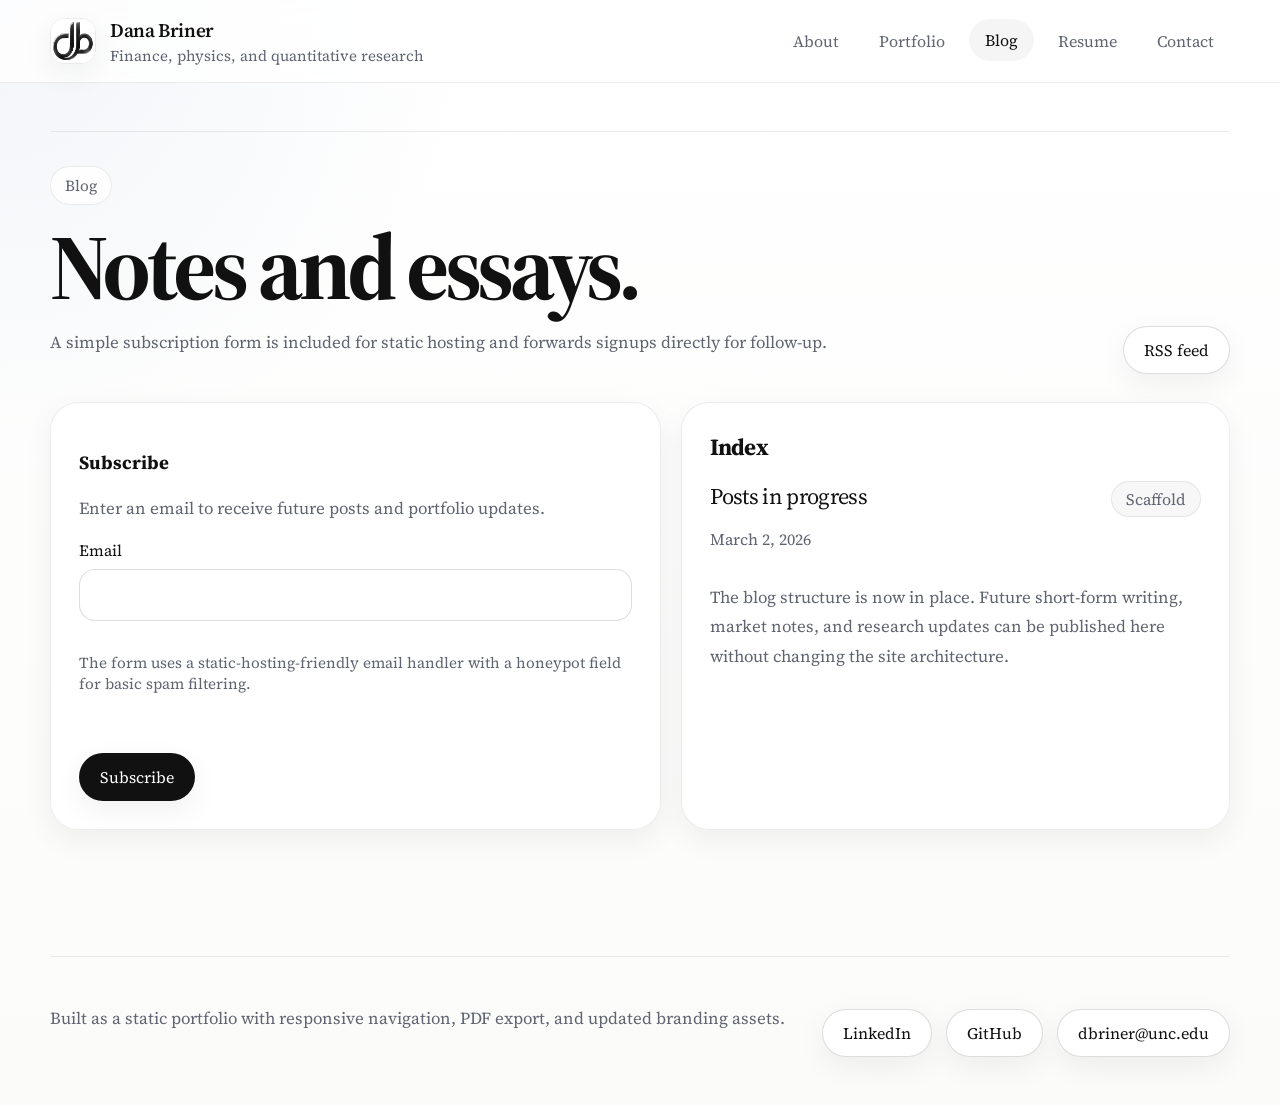
==== blog/index.html @ fc9fbeec "updated style" ====
<!DOCTYPE html>
<html lang="en">
    <head>
        <meta charset="utf-8" />
        <meta name="viewport" content="width=device-width, initial-scale=1" />
        <meta
            name="description"
            content="Blog index and subscription form for Dana Briner."
        />
        <meta name="theme-color" content="#ffffff" />
        <title>Dana Briner | Blog</title>
        <link rel="icon" type="image/png" href="/assets/img/weblogo-20260302.png?v=20260302" />
        <link rel="apple-touch-icon" href="/assets/img/apple-touch-icon-20260302.png?v=20260302" />
        <link rel="manifest" href="/site.webmanifest?v=20260302" />
        <link rel="preconnect" href="https://fonts.googleapis.com" />
        <link rel="preconnect" href="https://fonts.gstatic.com" crossorigin />
        <link
            href="https://fonts.googleapis.com/css2?family=Source+Serif+4:opsz,wght@8..60,400;8..60,500;8..60,600;8..60,700&display=swap"
            rel="stylesheet"
        />
        <link href="/css/styles.css?v=20260302" rel="stylesheet" />
    </head>
    <body data-page="blog">
        <div class="site-shell">
            <header id="site-header"></header>
            <main id="page-root"></main>
            <footer id="site-footer"></footer>
        </div>
        <script src="/js/data.js?v=20260302"></script>
        <script src="/js/scripts.js?v=20260302"></script>
    </body>
</html>
---- css/styles.css ----
:root {
    --bg: #ffffff;
    --surface: rgba(255, 255, 255, 0.82);
    --surface-strong: #ffffff;
    --ink: #111111;
    --muted: #5f6470;
    --line: rgba(17, 17, 17, 0.08);
    --line-strong: rgba(17, 17, 17, 0.14);
    --accent: #1f4f8f;
    --accent-soft: rgba(31, 79, 143, 0.08);
    --shadow: 0 18px 50px rgba(17, 17, 17, 0.08);
    --shadow-soft: 0 10px 30px rgba(17, 17, 17, 0.06);
    --radius-xl: 28px;
    --radius-lg: 20px;
    --radius-md: 14px;
    --radius-sm: 10px;
    --container: 1180px;
    --nav-height: 82px;
    --transition: 180ms ease;
}

*,
*::before,
*::after {
    box-sizing: border-box;
}

html {
    scroll-behavior: smooth;
}

body {
    margin: 0;
    min-height: 100vh;
    font-family: "Source Serif 4", Georgia, serif;
    color: var(--ink);
    background:
        radial-gradient(circle at top left, rgba(31, 79, 143, 0.06), transparent 28%),
        linear-gradient(180deg, #ffffff 0%, #fbfbfa 100%);
    -webkit-font-smoothing: antialiased;
    text-rendering: optimizeLegibility;
}

img {
    display: block;
    max-width: 100%;
}

a {
    color: inherit;
    text-decoration: none;
}

button,
input,
textarea {
    font: inherit;
}

.site-shell {
    min-height: 100vh;
}

.site-header {
    position: sticky;
    top: 0;
    z-index: 1000;
    backdrop-filter: blur(18px);
    background: rgba(255, 255, 255, 0.78);
    border-bottom: 1px solid var(--line);
}

.site-nav {
    width: min(calc(100% - 40px), var(--container));
    height: var(--nav-height);
    margin: 0 auto;
    display: flex;
    align-items: center;
    justify-content: space-between;
    gap: 24px;
}

.brand {
    display: inline-flex;
    align-items: center;
    gap: 14px;
    min-width: 0;
}

.brand-mark {
    width: 46px;
    height: 46px;
    border-radius: 14px;
    border: 1px solid var(--line);
    box-shadow: var(--shadow-soft);
}

.brand-copy {
    display: flex;
    flex-direction: column;
    gap: 2px;
}

.brand-name {
    font-size: 1.2rem;
    font-weight: 600;
    letter-spacing: -0.02em;
}

.brand-tag {
    color: var(--muted);
    font-size: 0.94rem;
}

.nav-links {
    display: flex;
    align-items: center;
    gap: 8px;
}

.nav-link {
    padding: 10px 16px;
    border-radius: 999px;
    color: var(--muted);
    transition:
        color var(--transition),
        background var(--transition),
        transform var(--transition);
}

.nav-link:hover,
.nav-link:focus-visible,
.nav-link.is-active {
    color: var(--ink);
    background: rgba(17, 17, 17, 0.04);
    transform: translateY(-1px);
}

.nav-toggle {
    display: none;
    width: 48px;
    height: 48px;
    border: 1px solid var(--line);
    border-radius: 14px;
    background: var(--surface-strong);
    box-shadow: var(--shadow-soft);
    cursor: pointer;
}

.nav-toggle-line {
    display: block;
    width: 18px;
    height: 1.5px;
    margin: 4px auto;
    background: var(--ink);
    transition: transform var(--transition), opacity var(--transition);
}

.mobile-sheet {
    display: none;
}

.page {
    width: min(calc(100% - 40px), var(--container));
    margin: 0 auto;
    padding: 48px 0 80px;
}

.hero {
    display: grid;
    grid-template-columns: minmax(280px, 380px) minmax(0, 1fr);
    gap: 48px;
    align-items: center;
    padding: 36px 0 54px;
}

.hero-media {
    position: relative;
}

.hero-media::before {
    content: "";
    position: absolute;
    inset: 10% -10% -10% 10%;
    background: linear-gradient(135deg, rgba(31, 79, 143, 0.12), rgba(17, 17, 17, 0.02));
    border-radius: 36px;
    filter: blur(4px);
}

.hero-image {
    position: relative;
    aspect-ratio: 4 / 5;
    width: 100%;
    object-fit: cover;
    border-radius: 34px;
    border: 1px solid var(--line);
    box-shadow: var(--shadow);
}

.eyebrow {
    display: inline-flex;
    align-items: center;
    gap: 8px;
    margin-bottom: 18px;
    padding: 8px 14px;
    border: 1px solid var(--line);
    border-radius: 999px;
    background: var(--surface);
    color: var(--muted);
    font-size: 0.96rem;
}

.page-title,
.hero-title {
    margin: 0;
    font-size: clamp(3rem, 8vw, 5.8rem);
    line-height: 0.95;
    letter-spacing: -0.05em;
}

.page-intro,
.hero-copy,
.section-copy,
.card-copy,
.timeline-copy,
.meta-copy,
.footer-copy,
.field-note {
    color: var(--muted);
    line-height: 1.75;
    font-size: 1.05rem;
}

.hero-actions,
.inline-actions,
.social-row,
.button-row {
    display: flex;
    flex-wrap: wrap;
    gap: 14px;
    margin-top: 28px;
}

.button,
.ghost-button,
.tab-button {
    display: inline-flex;
    align-items: center;
    justify-content: center;
    gap: 10px;
    min-height: 48px;
    padding: 0 20px;
    border-radius: 999px;
    border: 1px solid transparent;
    transition:
        transform var(--transition),
        box-shadow var(--transition),
        background var(--transition),
        color var(--transition),
        border-color var(--transition);
    cursor: pointer;
}

.button {
    color: #ffffff;
    background: var(--ink);
    box-shadow: var(--shadow-soft);
}

.button:hover,
.ghost-button:hover,
.tab-button:hover {
    transform: translateY(-1px);
}

.ghost-button {
    background: var(--surface-strong);
    border-color: var(--line-strong);
    box-shadow: var(--shadow-soft);
}

.section {
    padding: 34px 0;
    border-top: 1px solid var(--line);
}

.section-head {
    display: flex;
    align-items: flex-end;
    justify-content: space-between;
    gap: 20px;
    margin-bottom: 28px;
}

.section-title {
    margin: 0;
    font-size: clamp(2rem, 4vw, 3.2rem);
    letter-spacing: -0.04em;
}

.card-grid {
    display: grid;
    grid-template-columns: repeat(12, minmax(0, 1fr));
    gap: 20px;
}

.card,
.metric,
.form-card,
.resume-shell,
.tab-panel,
.blog-card,
.contact-card {
    background: rgba(255, 255, 255, 0.86);
    border: 1px solid var(--line);
    border-radius: var(--radius-xl);
    box-shadow: var(--shadow-soft);
}

.metric {
    grid-column: span 4;
    padding: 26px;
}

.metric-value {
    margin: 0 0 12px;
    font-size: 2.3rem;
    letter-spacing: -0.04em;
}

.metric-label {
    color: var(--muted);
}

.split-grid {
    display: grid;
    grid-template-columns: 1.15fr 0.85fr;
    gap: 20px;
}

.list-card,
.resume-card,
.blog-card,
.contact-card {
    padding: 28px;
}

.list-stack,
.timeline-stack,
.post-stack {
    display: grid;
    gap: 18px;
}

.timeline-item,
.entry-card,
.post-item {
    padding: 22px 0 0;
    border-top: 1px solid var(--line);
}

.timeline-item:first-child,
.entry-card:first-child,
.post-item:first-child {
    padding-top: 0;
    border-top: 0;
}

.timeline-top,
.entry-top,
.post-top {
    display: flex;
    align-items: flex-start;
    justify-content: space-between;
    gap: 20px;
}

.item-title {
    margin: 0 0 6px;
    font-size: 1.4rem;
    letter-spacing: -0.03em;
}

.item-subtitle,
.item-date,
.item-meta {
    color: var(--muted);
}

.logo-line {
    display: inline-flex;
    align-items: center;
    gap: 10px;
}

.inline-logo {
    width: 28px;
    height: 28px;
    object-fit: contain;
}

.resume-shell {
    padding: 28px;
}

.resume-header {
    display: flex;
    align-items: flex-start;
    justify-content: space-between;
    gap: 24px;
    margin-bottom: 24px;
}

.resume-meta {
    display: flex;
    flex-wrap: wrap;
    gap: 10px 18px;
    color: var(--muted);
}

.resume-grid {
    display: grid;
    grid-template-columns: 1.35fr 0.65fr;
    gap: 20px;
}

.resume-card h3,
.list-card h3,
.contact-card h3,
.blog-card h3 {
    margin: 0 0 18px;
    font-size: 1.45rem;
    letter-spacing: -0.03em;
}

.pill-row,
.tag-row {
    display: flex;
    flex-wrap: wrap;
    gap: 10px;
}

.pill,
.tag {
    display: inline-flex;
    align-items: center;
    min-height: 36px;
    padding: 0 14px;
    border-radius: 999px;
    border: 1px solid var(--line);
    background: rgba(17, 17, 17, 0.03);
    color: var(--muted);
}

.tab-bar {
    display: inline-flex;
    flex-wrap: wrap;
    gap: 10px;
    padding: 8px;
    border-radius: 999px;
    border: 1px solid var(--line);
    background: rgba(255, 255, 255, 0.9);
    box-shadow: var(--shadow-soft);
}

.tab-button {
    background: transparent;
    border-color: transparent;
    color: var(--muted);
}

.tab-button.is-active {
    background: var(--ink);
    color: #ffffff;
    box-shadow: var(--shadow-soft);
}

.tab-panel {
    margin-top: 24px;
    padding: 30px;
}

.portfolio-grid {
    display: grid;
    grid-template-columns: repeat(2, minmax(0, 1fr));
    gap: 18px;
}

.portfolio-card {
    padding: 24px;
    border: 1px solid var(--line);
    border-radius: var(--radius-lg);
    background: linear-gradient(180deg, #ffffff 0%, #fbfbfb 100%);
    transition: transform var(--transition), box-shadow var(--transition);
}

.portfolio-card:hover {
    transform: translateY(-2px);
    box-shadow: var(--shadow-soft);
}

.portfolio-link {
    margin-top: 16px;
    color: var(--accent);
}

.form-layout {
    display: grid;
    grid-template-columns: 1fr 0.9fr;
    gap: 20px;
}

.form-card,
.contact-card {
    padding: 28px;
}

.form-stack {
    display: grid;
    gap: 16px;
}

.field-row {
    display: grid;
    gap: 8px;
}

.field-label {
    font-size: 0.98rem;
}

.field-input,
.field-textarea {
    width: 100%;
    padding: 14px 16px;
    border: 1px solid var(--line-strong);
    border-radius: 16px;
    background: #ffffff;
    color: var(--ink);
    outline: none;
    transition: border-color var(--transition), box-shadow var(--transition);
}

.field-input:focus,
.field-textarea:focus {
    border-color: rgba(31, 79, 143, 0.45);
    box-shadow: 0 0 0 4px rgba(31, 79, 143, 0.08);
}

.field-textarea {
    min-height: 180px;
    resize: vertical;
}

.form-note,
.status-message {
    color: var(--muted);
    font-size: 0.95rem;
}

.status-message {
    margin: 0 0 18px;
    padding: 14px 16px;
    border-radius: 16px;
    border: 1px solid var(--line);
    background: rgba(31, 79, 143, 0.06);
}

.status-message.error {
    background: rgba(148, 26, 45, 0.06);
}

.footer {
    width: min(calc(100% - 40px), var(--container));
    margin: 0 auto;
    padding: 12px 0 48px;
}

.footer-inner {
    display: flex;
    align-items: center;
    justify-content: space-between;
    gap: 20px;
    padding-top: 24px;
    border-top: 1px solid var(--line);
}

.hide {
    display: none !important;
}

.sr-only {
    position: absolute;
    width: 1px;
    height: 1px;
    padding: 0;
    margin: -1px;
    overflow: hidden;
    clip: rect(0, 0, 0, 0);
    white-space: nowrap;
    border: 0;
}

@media (max-width: 960px) {
    .nav-links {
        display: none;
    }

    .nav-toggle {
        display: inline-flex;
        flex-direction: column;
        align-items: center;
        justify-content: center;
    }

    .mobile-sheet {
        position: fixed;
        inset: var(--nav-height) 20px auto;
        display: grid;
        gap: 10px;
        padding: 18px;
        border: 1px solid var(--line);
        border-radius: 24px;
        background: rgba(255, 255, 255, 0.96);
        box-shadow: var(--shadow);
        opacity: 0;
        transform: translateY(-10px);
        pointer-events: none;
        transition: opacity var(--transition), transform var(--transition);
    }

    body.nav-open .mobile-sheet {
        opacity: 1;
        transform: translateY(0);
        pointer-events: auto;
    }

    body.nav-open .nav-toggle-line:nth-child(1) {
        transform: translateY(5.5px) rotate(45deg);
    }

    body.nav-open .nav-toggle-line:nth-child(2) {
        opacity: 0;
    }

    body.nav-open .nav-toggle-line:nth-child(3) {
        transform: translateY(-5.5px) rotate(-45deg);
    }

    .hero,
    .split-grid,
    .resume-grid,
    .form-layout {
        grid-template-columns: 1fr;
    }

    .portfolio-grid,
    .card-grid {
        grid-template-columns: 1fr;
    }

    .metric {
        grid-column: auto;
    }
}

@media (max-width: 720px) {
    :root {
        --nav-height: 74px;
    }

    .site-nav,
    .page,
    .footer {
        width: min(calc(100% - 24px), var(--container));
    }

    .page {
        padding: 28px 0 64px;
    }

    .hero {
        gap: 28px;
        padding-top: 18px;
    }

    .section-head,
    .resume-header,
    .timeline-top,
    .entry-top,
    .post-top,
    .footer-inner {
        flex-direction: column;
        align-items: flex-start;
    }

    .tab-bar {
        width: 100%;
        border-radius: 24px;
    }

    .tab-button {
        flex: 1 1 calc(50% - 10px);
    }
}

@media (prefers-reduced-motion: reduce) {
    *,
    *::before,
    *::after {
        animation: none !important;
        transition: none !important;
        scroll-behavior: auto !important;
    }
}
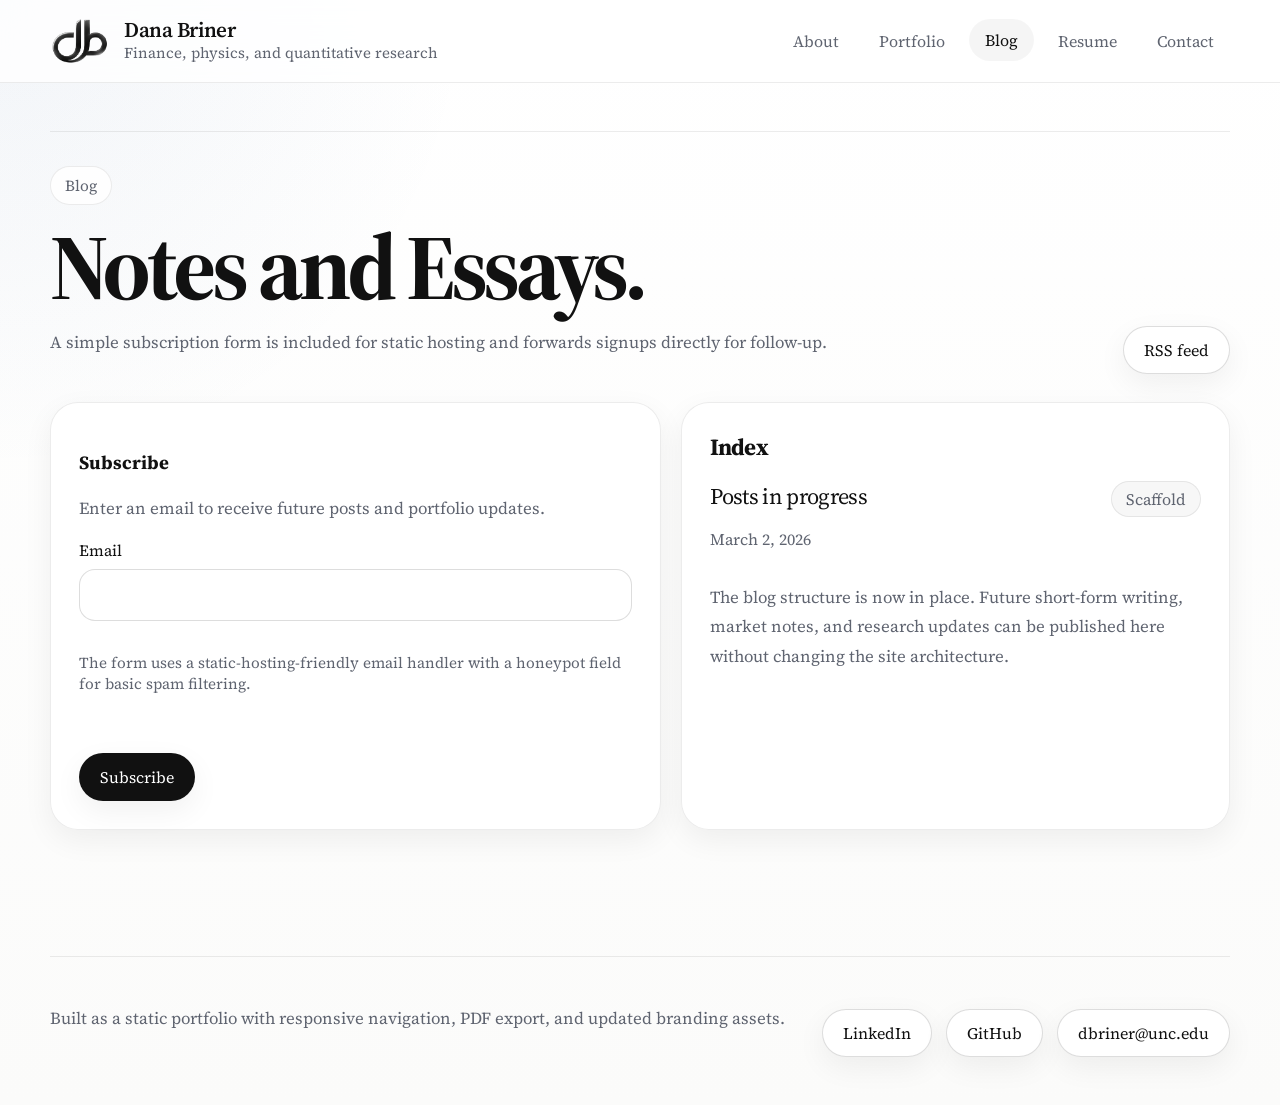
==== commit d5b40f69: "updated" ====
--- a/blog/index.html
+++ b/blog/index.html
@@ -9,8 +9,8 @@
         />
         <meta name="theme-color" content="#ffffff" />
         <title>Dana Briner | Blog</title>
-        <link rel="icon" type="image/png" href="/assets/img/weblogo-20260302.png?v=20260302" />
-        <link rel="apple-touch-icon" href="/assets/img/apple-touch-icon-20260302.png?v=20260302" />
+        <link rel="icon" type="image/png" href="/assets/img/weblogo.png?v=20260302" />
+        <link rel="apple-touch-icon" href="/assets/img/weblogo.png?v=20260302" />
         <link rel="manifest" href="/site.webmanifest?v=20260302" />
         <link rel="preconnect" href="https://fonts.googleapis.com" />
         <link rel="preconnect" href="https://fonts.gstatic.com" crossorigin />
--- a/css/styles.css
+++ b/css/styles.css
@@ -88,11 +88,11 @@
 }
 
 .brand-mark {
-    width: 46px;
-    height: 46px;
-    border-radius: 14px;
-    border: 1px solid var(--line);
-    box-shadow: var(--shadow-soft);
+    width: 60px;
+    height: 50px;
+    flex: 0 0 auto;
+    object-fit: contain;
+    object-position: center;
 }
 
 .brand-copy {
@@ -102,9 +102,10 @@
 }
 
 .brand-name {
-    font-size: 1.2rem;
+    font-size: 1.32rem;
     font-weight: 600;
     letter-spacing: -0.02em;
+    line-height: 1;
 }
 
 .brand-tag {
@@ -322,6 +323,71 @@
     padding: 26px;
 }
 
+.metric-link {
+    display: block;
+    color: inherit;
+    transition:
+        transform var(--transition),
+        box-shadow var(--transition),
+        border-color var(--transition);
+}
+
+.metric-link:hover,
+.metric-link:focus-visible {
+    transform: translateY(-2px);
+    border-color: var(--line-strong);
+    box-shadow: var(--shadow);
+}
+
+.feature-grid {
+    display: grid;
+    grid-template-columns: repeat(3, minmax(0, 1fr));
+    gap: 20px;
+}
+
+.feature-card {
+    display: grid;
+    align-content: start;
+    gap: 12px;
+    min-height: 100%;
+    padding: 26px;
+    border: 1px solid var(--line);
+    border-radius: var(--radius-xl);
+    background:
+        linear-gradient(180deg, rgba(255, 255, 255, 0.96) 0%, rgba(251, 251, 250, 0.98) 100%);
+    box-shadow: var(--shadow-soft);
+    transition:
+        transform var(--transition),
+        box-shadow var(--transition),
+        border-color var(--transition);
+}
+
+.feature-card:hover,
+.feature-card:focus-visible {
+    transform: translateY(-2px);
+    border-color: var(--line-strong);
+    box-shadow: var(--shadow);
+}
+
+.feature-kicker {
+    display: inline-flex;
+    align-items: center;
+    width: fit-content;
+    min-height: 32px;
+    padding: 0 12px;
+    border-radius: 999px;
+    background: var(--accent-soft);
+    color: var(--accent);
+    font-size: 0.9rem;
+}
+
+.feature-title {
+    margin: 0;
+    font-size: 1.55rem;
+    letter-spacing: -0.035em;
+    line-height: 1.08;
+}
+
 .metric-value {
     margin: 0 0 12px;
     font-size: 2.3rem;
@@ -364,6 +430,143 @@
 .post-item:first-child {
     padding-top: 0;
     border-top: 0;
+}
+
+.timeline-link-card,
+.experience-group-card {
+    display: grid;
+    gap: 14px;
+    color: inherit;
+    border: 1px solid var(--line);
+    border-radius: var(--radius-lg);
+    background: linear-gradient(180deg, #ffffff 0%, #fbfbfb 100%);
+    box-shadow: var(--shadow-soft);
+    transition:
+        transform var(--transition),
+        box-shadow var(--transition),
+        border-color var(--transition);
+}
+
+.timeline-link-card {
+    padding: 22px;
+}
+
+.experience-group-card {
+    padding: 24px;
+}
+
+.disclosure-card {
+    overflow: hidden;
+}
+
+.disclosure-summary {
+    list-style: none;
+    cursor: pointer;
+}
+
+.disclosure-summary::-webkit-details-marker {
+    display: none;
+}
+
+.disclosure-summary::after {
+    content: "+";
+    margin-left: auto;
+    color: var(--muted);
+    font-size: 1.35rem;
+    line-height: 1;
+}
+
+.disclosure-card[open] > .disclosure-summary::after {
+    content: "-";
+}
+
+.timeline-link-card:hover,
+.timeline-link-card:focus-visible,
+.experience-group-card:hover,
+.experience-group-card:focus-visible {
+    transform: translateY(-2px);
+    border-color: var(--line-strong);
+    box-shadow: var(--shadow);
+}
+
+.experience-group-top {
+    display: flex;
+    align-items: flex-start;
+    justify-content: space-between;
+    gap: 20px;
+}
+
+.education-card {
+    padding: 22px;
+    border: 1px solid var(--line);
+    border-radius: var(--radius-lg);
+    background: linear-gradient(180deg, #ffffff 0%, #fbfbfb 100%);
+    box-shadow: var(--shadow-soft);
+}
+
+.company-logo {
+    width: 36px;
+    height: 36px;
+    object-fit: contain;
+    flex: 0 0 auto;
+}
+
+.experience-role-stack {
+    display: grid;
+    gap: 18px;
+    padding-left: 18px;
+    border-left: 1px solid var(--line);
+}
+
+.experience-role {
+    display: grid;
+    gap: 10px;
+}
+
+.experience-role + .experience-role {
+    padding-top: 18px;
+    border-top: 1px solid var(--line);
+}
+
+.experience-role-title {
+    margin-bottom: 4px;
+    font-size: 1.16rem;
+}
+
+.detail-list {
+    margin: 0;
+    padding-left: 20px;
+    color: var(--muted);
+    line-height: 1.75;
+}
+
+.association-row {
+    display: flex;
+    flex-wrap: wrap;
+    gap: 10px;
+    margin-top: 14px;
+}
+
+.association-link {
+    display: inline-flex;
+    align-items: center;
+    min-height: 34px;
+    padding: 0 14px;
+    border-radius: 999px;
+    border: 1px solid var(--line);
+    background: rgba(31, 79, 143, 0.06);
+    color: var(--accent);
+    transition:
+        background var(--transition),
+        border-color var(--transition),
+        transform var(--transition);
+}
+
+.association-link:hover,
+.association-link:focus-visible {
+    background: rgba(31, 79, 143, 0.1);
+    border-color: rgba(31, 79, 143, 0.18);
+    transform: translateY(-1px);
 }
 
 .timeline-top,
@@ -491,12 +694,43 @@
     border: 1px solid var(--line);
     border-radius: var(--radius-lg);
     background: linear-gradient(180deg, #ffffff 0%, #fbfbfb 100%);
+    color: inherit;
     transition: transform var(--transition), box-shadow var(--transition);
 }
 
 .portfolio-card:hover {
     transform: translateY(-2px);
     box-shadow: var(--shadow-soft);
+}
+
+.detail-shell {
+    display: grid;
+    gap: 24px;
+}
+
+.detail-summary {
+    margin: 0;
+}
+
+.detail-body {
+    display: grid;
+    gap: 14px;
+}
+
+.detail-embed {
+    border: 1px solid var(--line);
+    border-radius: 22px;
+    overflow: hidden;
+    background: #ffffff;
+    box-shadow: var(--shadow-soft);
+}
+
+.embedded-frame {
+    display: block;
+    width: 100%;
+    min-height: 860px;
+    border: 0;
+    background: #ffffff;
 }
 
 .portfolio-link {
@@ -655,7 +889,8 @@
     }
 
     .portfolio-grid,
-    .card-grid {
+    .card-grid,
+    .feature-grid {
         grid-template-columns: 1fr;
     }
 
@@ -686,6 +921,7 @@
 
     .section-head,
     .resume-header,
+    .experience-group-top,
     .timeline-top,
     .entry-top,
     .post-top,
@@ -701,6 +937,14 @@
 
     .tab-button {
         flex: 1 1 calc(50% - 10px);
+    }
+
+    .embedded-frame {
+        min-height: 620px;
+    }
+
+    .brand-tag {
+        display: none;
     }
 }
 
